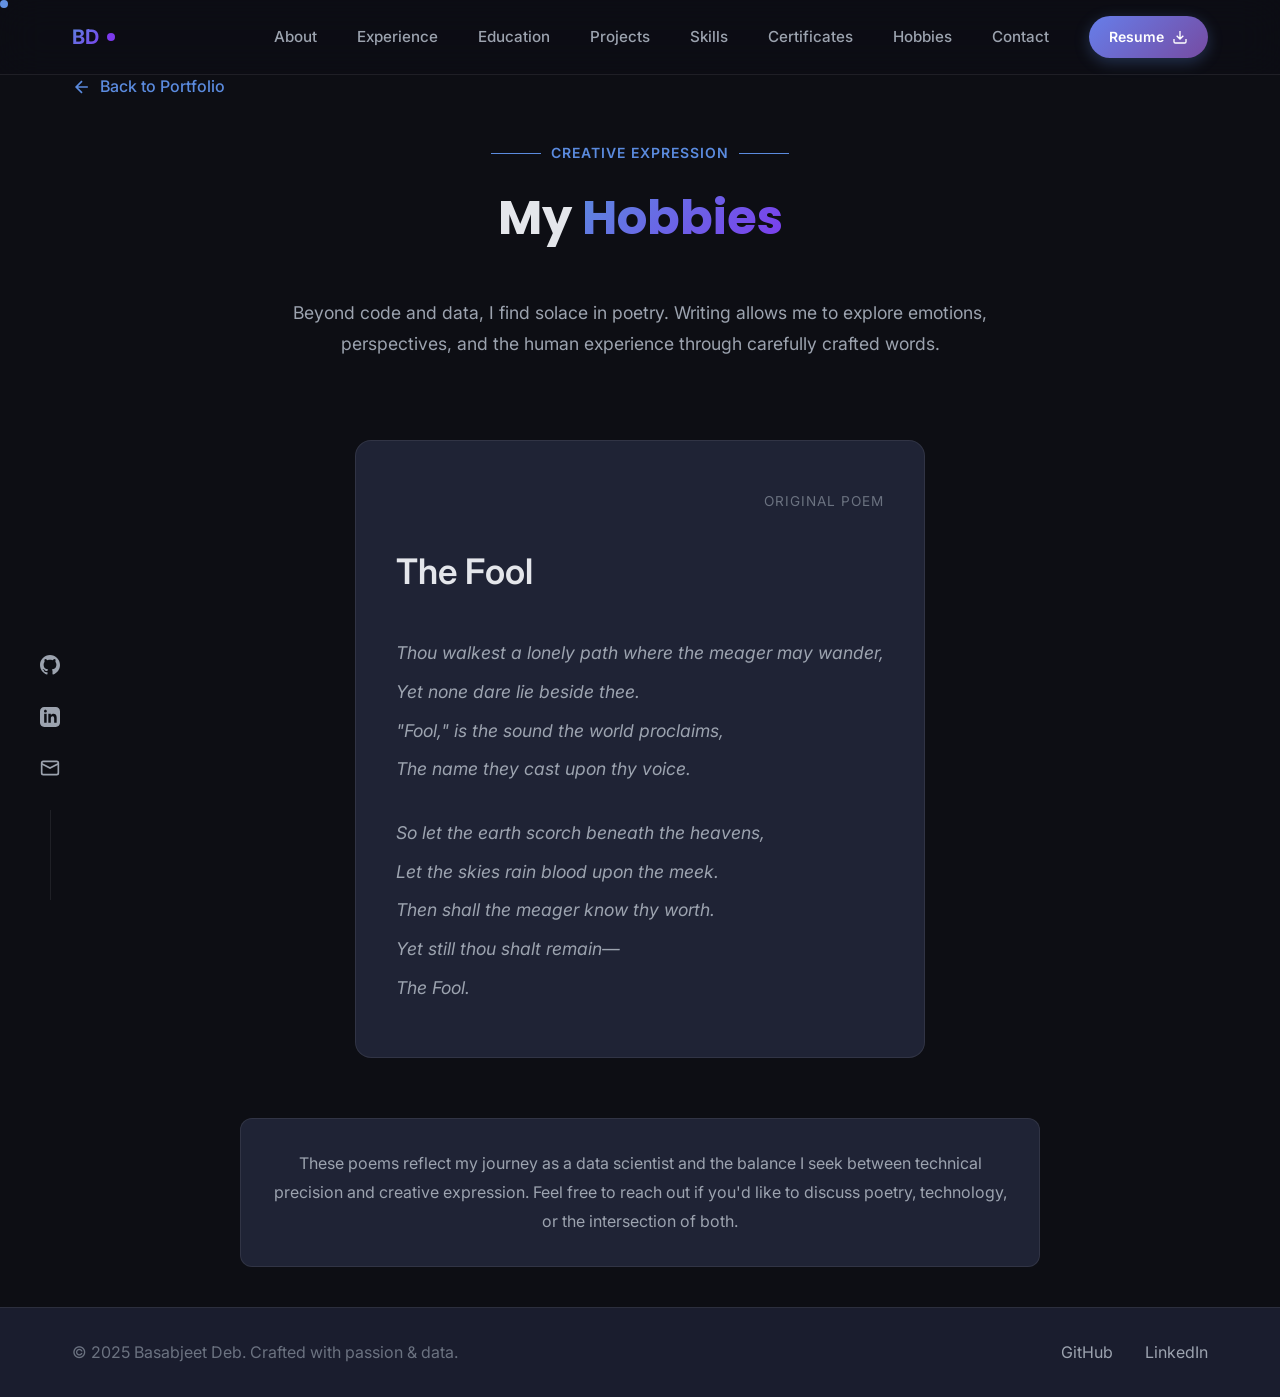
==== hobbies.html @ b2df8689 "Add hobbies page with poetry section and 2 new MCP certificates" ====
<!DOCTYPE html>
<html lang="en">
<head>
    <meta charset="UTF-8">
    <meta name="viewport" content="width=device-width, initial-scale=1.0">
    <title>Hobbies - Basabjeet Deb</title>
    
    <link rel="preconnect" href="https://fonts.googleapis.com">
    <link rel="preconnect" href="https://fonts.gstatic.com" crossorigin>
    <link href="https://fonts.googleapis.com/css2?family=Inter:wght@300;400;500;600;700;800&family=Poppins:wght@600;700;800&display=swap" rel="stylesheet">
    
    <link href="https://unpkg.com/aos@2.3.1/dist/aos.css" rel="stylesheet">
    
    <link rel="stylesheet" href="css/styles.css">

    <style>
        .hobbies {
            padding: 74px 0 40px;
            background: var(--bg-primary);
            min-height: 100vh;
        }

        .back-home {
            display: inline-flex;
            align-items: center;
            gap: 8px;
            margin-bottom: 60px;
            color: var(--accent-primary);
            text-decoration: none;
            font-weight: 500;
            transition: var(--transition-base);
        }

        .back-home:hover {
            gap: 12px;
            color: var(--accent-secondary);
        }

        .back-home svg {
            width: 20px;
            height: 20px;
        }

        .section-header {
            margin-bottom: 40px;
        }

        .hobbies-intro {
            max-width: 800px;
            margin: 0 auto 80px;
            text-align: center;
        }

        .hobbies-intro p {
            font-size: 1.1rem;
            color: var(--text-secondary);
            line-height: 1.8;
        }

        .poems-grid {
            display: grid;
            grid-template-columns: repeat(auto-fit, minmax(350px, 1fr));
            gap: 30px;
            margin-top: 40px;
        }

        .poem-card {
            background: var(--bg-card);
            border: 1px solid var(--border-color);
            border-radius: 16px;
            padding: 50px 40px;
            transition: var(--transition-base);
            position: relative;
            overflow: hidden;
            max-width: 900px;
            margin: 0 auto;
        }

        /* Parchment background behind text */
        .poem-card::after {
            content: '';
            position: absolute;
            top: 50%;
            left: 50%;
            transform: translate(-50%, -50%);
            width: 90%;
            height: 85%;
            background-image: url('https://images.unsplash.com/photo-1509266272358-7701da638078?auto=format&fit=crop&q=80&w=1000');
            background-size: cover;
            background-position: center;
            opacity: 0.15;
            z-index: 0;
            border-radius: 8px;
            pointer-events: none;
        }

        .poem-card::before {
            content: '';
            position: absolute;
            top: 0;
            left: 0;
            right: 0;
            height: 3px;
            background: var(--text-gradient);
            transform: scaleX(0);
            transition: transform 0.3s ease;
            z-index: 1;
        }

        .poem-card:hover {
            transform: translateY(-5px);
            border-color: var(--accent-primary);
            box-shadow: var(--shadow-lg);
        }

        .poem-card:hover::before {
            transform: scaleX(1);
        }

        .poem-header {
            display: flex;
            justify-content: flex-end;
            align-items: center;
            margin-bottom: 30px;
            position: relative;
            z-index: 2;
        }

        .poem-date {
            font-size: 0.85rem;
            color: var(--text-muted);
            text-transform: uppercase;
            letter-spacing: 1px;
        }

        .poem-title {
            font-size: 2.2rem;
            color: var(--text-primary);
            margin-bottom: 35px;
            font-weight: 600;
            position: relative;
            z-index: 2;
        }

        .poem-content {
            color: var(--text-secondary);
            line-height: 2.2;
            font-size: 1.1rem;
            position: relative;
            z-index: 2;
        }

        .poem-content p {
            margin-bottom: 25px;
            font-style: italic;
        }

        .poem-content p:last-child {
            margin-bottom: 0;
        }

        .hobbies-note {
            max-width: 800px;
            margin: 60px auto 0;
            padding: 30px;
            background: var(--bg-card);
            border: 1px solid var(--border-color);
            border-radius: 12px;
            text-align: center;
        }

        .hobbies-note p {
            color: var(--text-secondary);
            line-height: 1.8;
        }

        .back-home {
            display: inline-flex;
            align-items: center;
            gap: 8px;
            margin-bottom: 40px;
            color: var(--accent-primary);
            text-decoration: none;
            font-weight: 500;
            transition: var(--transition-base);
        }

        .back-home:hover {
            gap: 12px;
            color: var(--accent-secondary);
        }

        .back-home svg {
            width: 20px;
            height: 20px;
        }

        @media (max-width: 768px) {
            .poems-grid {
                grid-template-columns: 1fr;
            }
            
            .hobbies {
                padding: 120px 0 60px;
            }

            .poem-card {
                padding: 35px 25px;
            }

            .poem-title {
                font-size: 1.8rem;
            }

            .poem-content {
                font-size: 1rem;
                line-height: 2;
            }
        }
    </style>
</head>
<body>
    <div class="progress-bar" id="progressBar"></div>

    <div id="preloader" class="preloader">
        <div class="loader-wrapper">
            <div class="loader-circle"></div>
            <div class="loader-text">Loading</div>
        </div>
    </div>

    <div class="cursor-dot" id="cursorDot"></div>

    <header id="header" class="header">
        <nav class="nav-container">
            <a href="index.html" class="logo">
                <span class="logo-text">BD</span>
                <span class="logo-dot"></span>
            </a>
            <ul class="nav-menu">
                <li><a href="index.html#about" class="nav-link">About</a></li>
                <li><a href="index.html#experience" class="nav-link">Experience</a></li>
                <li><a href="index.html#education" class="nav-link">Education</a></li>
                <li><a href="index.html#projects" class="nav-link">Projects</a></li>
                <li><a href="index.html#skills" class="nav-link">Skills</a></li>
                <li><a href="index.html#certificates" class="nav-link">Certificates</a></li>
                <li><a href="hobbies.html" class="nav-link">Hobbies</a></li>
                <li><a href="index.html#contact" class="nav-link">Contact</a></li>
                <li><a href="assets/doc/resume/BasabjeetDeb_Resume.pdf" download class="nav-resume">
                    <span>Resume</span>
                    <svg viewBox="0 0 24 24" fill="none" stroke="currentColor" stroke-width="2" style="width: 16px; height: 16px;">
                        <path d="M21 15v4a2 2 0 01-2 2H5a2 2 0 01-2-2v-4M7 10l5 5 5-5M12 15V3"/>
                    </svg>
                </a></li>
            </ul>
            <button class="menu-toggle" id="menuToggle">
                <span></span>
                <span></span>
                <span></span>
            </button>
        </nav>
    </header>

    <div class="social-sidebar">
        <a href="https://github.com/Basabjeet-Deb" target="_blank" class="social-icon" aria-label="GitHub Profile">
            <svg viewBox="0 0 24 24" fill="currentColor" style="width: 20px; height: 20px;">
                <path d="M12 0c-6.626 0-12 5.373-12 12 0 5.302 3.438 9.8 8.207 11.387.599.111.793-.261.793-.577v-2.234c-3.338.726-4.033-1.416-4.033-1.416-.546-1.387-1.333-1.756-1.333-1.756-1.089-.745.083-.729.083-.729 1.205.084 1.839 1.237 1.839 1.237 1.07 1.834 2.807 1.304 3.492.997.107-.775.418-1.305.762-1.604-2.665-.305-5.467-1.334-5.467-5.931 0-1.311.469-2.381 1.236-3.221-.124-.303-.535-1.524.117-3.176 0 0 1.008-.322 3.301 1.23.957-.266 1.983-.399 3.003-.404 1.02.005 2.047.138 3.006.404 2.291-1.552 3.297-1.23 3.297-1.23.653 1.653.242 2.874.118 3.176.77.84 1.235 1.911 1.235 3.221 0 4.609-2.807 5.624-5.479 5.921.43.372.823 1.102.823 2.222v3.293c0 .319.192.694.801.576 4.765-1.589 8.199-6.086 8.199-11.386 0-6.627-5.373-12-12-12z"/>
            </svg>
        </a>
        <a href="https://linkedin.com/in/basabjeet-deb" target="_blank" class="social-icon" aria-label="LinkedIn Profile">
            <svg viewBox="0 0 24 24" fill="currentColor" style="width: 20px; height: 20px;">
                <path d="M19 0h-14c-2.761 0-5 2.239-5 5v14c0 2.761 2.239 5 5 5h14c2.762 0 5-2.239 5-5v-14c0-2.761-2.238-5-5-5zm-11 19h-3v-11h3v11zm-1.5-12.268c-.966 0-1.75-.79-1.75-1.764s.784-1.764 1.75-1.764 1.75.79 1.75 1.764-.783 1.764-1.75 1.764zm13.5 12.268h-3v-5.604c0-3.368-4-3.113-4 0v5.604h-3v-11h3v1.765c1.396-2.586 7-2.777 7 2.476v6.759z"/>
            </svg>
        </a>
        <a href="mailto:basabjeet.557@gmail.com" class="social-icon" aria-label="Email Basabjeet">
            <svg viewBox="0 0 24 24" fill="none" stroke="currentColor" stroke-width="2" style="width: 20px; height: 20px;">
                <rect x="2" y="4" width="20" height="16" rx="2"/>
                <path d="m22 7-10 5L2 7"/>
            </svg>
        </a>
        <div class="social-line"></div>
    </div>

    <main>

            </ul>
            <button class="menu-toggle" id="menuToggle">
                <span></span>
                <span></span>
                <span></span>
            </button>
        </nav>
    </header>

    <main>
        <section class="hobbies">
            <div class="container">
                <a href="index.html" class="back-home">
                    <svg viewBox="0 0 24 24" fill="none" stroke="currentColor" stroke-width="2">
                        <path d="M19 12H5M12 19l-7-7 7-7"/>
                    </svg>
                    Back to Portfolio
                </a>

                <div class="section-header" data-aos="fade-up">
                    <span class="section-subtitle">Creative Expression</span>
                    <h2 class="section-title">My <span class="text-gradient">Hobbies</span></h2>
                </div>

                <div class="hobbies-intro" data-aos="fade-up" data-aos-delay="100">
                    <p>Beyond code and data, I find solace in poetry. Writing allows me to explore emotions, 
                    perspectives, and the human experience through carefully crafted words.</p>
                </div>

                <div class="poems-grid">
                    <!-- Poem 1 -->
                    <div class="poem-card" data-aos="fade-up" data-aos-delay="100">
                        <div class="poem-header">
                            <span class="poem-date">Original Poem</span>
                        </div>
                        <h3 class="poem-title">The Fool</h3>
                        <div class="poem-content">
                            <p>Thou walkest a lonely path where the meager may wander,<br>
                            Yet none dare lie beside thee.<br>
                            "Fool," is the sound the world proclaims,<br>
                            The name they cast upon thy voice.</p>
                            
                            <p>So let the earth scorch beneath the heavens,<br>
                            Let the skies rain blood upon the meek.<br>
                            Then shall the meager know thy worth.<br>
                            Yet still thou shalt remain—<br>
                            The Fool.</p>
                        </div>
                    </div>
                </div>

                <div class="hobbies-note" data-aos="fade-up" data-aos-delay="400">
                    <p>These poems reflect my journey as a data scientist and the balance I seek between 
                    technical precision and creative expression. Feel free to reach out if you'd like to 
                    discuss poetry, technology, or the intersection of both.</p>
                </div>
            </div>
        </section>
    </main>

    <!-- Footer -->
    <footer class="footer">
        <div class="container">
            <div class="footer-content">
                <p>© 2025 Basabjeet Deb. Crafted with passion & data.</p>
                <div class="footer-links">
                    <a href="https://github.com/Basabjeet-Deb" target="_blank">GitHub</a>
                    <a href="https://linkedin.com/in/basabjeet-deb" target="_blank">LinkedIn</a>
                </div>
            </div>
        </div>
    </footer>

    <!-- Scripts -->
    <script src="https://unpkg.com/aos@2.3.1/dist/aos.js"></script>
    <script src="js/main.js"></script>
    <script src="js/preloader.js"></script>
</body>
</html>
---- css/styles.css ----
/* Variables */
:root {
    /* Dark theme colors with better complexity */
    --bg-primary: #0d0e14;
    --bg-secondary: #151823;
    --bg-tertiary: #1a1d2e;
    --bg-card: #1f2335;
    --bg-card-hover: #252940;
    
    /* Text colors */
    --text-primary: #e4e6eb;
    --text-secondary: #9ca3af;
    --text-muted: #6b7280;
    
    /* Accent colors */
    --accent-primary: #5b8bdf;
    --accent-secondary: #7c3aed;
    --accent-tertiary: #10b981;
    --accent-gradient: linear-gradient(135deg, #667eea 0%, #764ba2 100%);
    --text-gradient: linear-gradient(135deg, #5b8bdf 0%, #7c3aed 100%);
    
    /* Borders and shadows */
    --border-color: rgba(255, 255, 255, 0.08);
    --shadow-sm: 0 2px 4px rgba(0, 0, 0, 0.2);
    --shadow-md: 0 4px 6px rgba(0, 0, 0, 0.3);
    --shadow-lg: 0 10px 15px rgba(0, 0, 0, 0.4);
    --shadow-xl: 0 20px 25px rgba(0, 0, 0, 0.5);
    
    /* Transitions */
    --transition-base: all 0.3s cubic-bezier(0.4, 0, 0.2, 1);
    --transition-slow: all 0.5s cubic-bezier(0.4, 0, 0.2, 1);
}

/* Reset */
* {
    margin: 0;
    padding: 0;
    box-sizing: border-box;
}

html {
    scroll-behavior: smooth;
    overflow-x: hidden;
}

body {
    font-family: 'Inter', -apple-system, BlinkMacSystemFont, sans-serif;
    background: var(--bg-primary);
    color: var(--text-secondary);
    line-height: 1.6;
    overflow-x: hidden;
    -webkit-font-smoothing: antialiased;
    -moz-osx-font-smoothing: grayscale;
}

/* Custom Scrollbar */
::-webkit-scrollbar {
    width: 8px;
}

::-webkit-scrollbar-track {
    background: var(--bg-primary);
}

::-webkit-scrollbar-thumb {
    background: var(--accent-primary);
    border-radius: 4px;
}

::-webkit-scrollbar-thumb:hover {
    background: var(--accent-secondary);
}

/* Company Logo Styling */
.company-logo {
    margin: 12px 0;
    display: flex;
    align-items: center;
}

.company-logo img {
    border: 2px solid var(--border-color);
    transition: var(--transition-base);
}

.company-logo img:hover {
    border-color: var(--accent-primary);
    transform: scale(1.05);
}

/* Company Logo Styling */
.company-logo {
    margin: 12px 0;
    display: flex;
    align-items: center;
}

.company-logo img {
    border: 2px solid var(--border-color);
    transition: var(--transition-base);
}

.company-logo img:hover {
    border-color: var(--accent-primary);
    transform: scale(1.05);
}

/* Progress Bar */
.progress-bar {
    position: fixed;
    top: 0;
    left: 0;
    height: 3px;
    background: var(--text-gradient);
    z-index: 9999;
    transition: width 0.3s ease;
}

/* Preloader */
.preloader {
    position: fixed;
    inset: 0;
    background: var(--bg-primary);
    display: flex;
    align-items: center;
    justify-content: center;
    z-index: 10000;
    transition: opacity 0.5s ease, visibility 0.5s ease;
}

.preloader.hidden {
    opacity: 0;
    visibility: hidden;
}

.loader-wrapper {
    text-align: center;
}

.loader-circle {
    width: 50px;
    height: 50px;
    border: 3px solid var(--border-color);
    border-top-color: var(--accent-primary);
    border-right-color: var(--accent-secondary);
    border-radius: 50%;
    animation: spin 1s linear infinite;
    margin: 0 auto 1rem;
}

.loader-text {
    color: var(--text-secondary);
    font-size: 0.875rem;
    letter-spacing: 2px;
    text-transform: uppercase;
    animation: pulse 1.5s ease-in-out infinite;
}

@keyframes spin {
    to { transform: rotate(360deg); }
}

@keyframes pulse {
    0%, 100% { opacity: 0.5; }
    50% { opacity: 1; }
}

/* Cursor Dot */
.cursor-dot {
    width: 8px;
    height: 8px;
    background: var(--accent-primary);
    position: fixed;
    border-radius: 50%;
    pointer-events: none;
    z-index: 9998;
    mix-blend-mode: screen;
    transition: transform 0.2s ease;
}

/* Header */
.header {
    position: fixed;
    top: 0;
    left: 0;
    right: 0;
    background: rgba(13, 14, 20, 0.7);
    backdrop-filter: blur(20px);
    -webkit-backdrop-filter: blur(20px);
    border-bottom: 1px solid var(--border-color);
    z-index: 1000;
    transition: var(--transition-base);
}

.header.scrolled {
    background: rgba(13, 14, 20, 0.95);
    box-shadow: var(--shadow-lg);
}

.nav-container {
    max-width: 1200px;
    margin: 0 auto;
    padding: 1rem 2rem;
    display: flex;
    justify-content: space-between;
    align-items: center;
}

.logo {
    display: flex;
    align-items: center;
    gap: 0.5rem;
    text-decoration: none;
    color: var(--text-primary);
    font-weight: 700;
    font-size: 1.25rem;
}

.logo-text {
    background: var(--text-gradient);
    -webkit-background-clip: text;
    -webkit-text-fill-color: transparent;
    background-clip: text;
}

.logo-dot {
    width: 8px;
    height: 8px;
    background: var(--accent-secondary);
    border-radius: 50%;
    animation: pulse 2s infinite;
}

.nav-menu {
    display: flex;
    list-style: none;
    align-items: center;
    gap: 2.5rem;
}

.nav-link {
    color: var(--text-secondary);
    text-decoration: none;
    font-size: 0.95rem;
    font-weight: 500;
    position: relative;
    transition: var(--transition-base);
}

.nav-link::after {
    content: '';
    position: absolute;
    bottom: -5px;
    left: 0;
    width: 0;
    height: 2px;
    background: var(--text-gradient);
    transition: width 0.3s ease;
}

.nav-link:hover,
.nav-link.active {
    color: var(--text-primary);
}

.nav-link:hover::after,
.nav-link.active::after {
    width: 100%;
}

.nav-resume {
    display: flex;
    align-items: center;
    gap: 0.5rem;
    padding: 0.625rem 1.25rem;
    background: var(--accent-gradient);
    color: white;
    text-decoration: none;
    border-radius: 50px;
    font-weight: 600;
    font-size: 0.875rem;
    transition: var(--transition-base);
    box-shadow: 0 4px 15px rgba(91, 139, 223, 0.3);
}

.nav-resume:hover {
    transform: translateY(-2px);
    box-shadow: 0 6px 20px rgba(91, 139, 223, 0.4);
}

.nav-resume svg {
    width: 16px;
    height: 16px;
}

.menu-toggle {
    display: none;
    background: none;
    border: none;
    cursor: pointer;
    width: 30px;
    height: 30px;
    position: relative;
}

.menu-toggle span {
    display: block;
    width: 25px;
    height: 2px;
    background: var(--text-primary);
    margin: 5px 0;
    transition: var(--transition-base);
}

/* Social Sidebar */
.social-sidebar {
    position: fixed;
    left: 40px;
    bottom: 0;
    display: flex;
    flex-direction: column;
    align-items: center;
    gap: 1.5rem;
    z-index: 100;
}

.social-icon {
    color: var(--text-secondary);
    transition: var(--transition-base);
}

.social-icon:hover {
    color: var(--accent-primary);
    transform: translateY(-5px);
}

.social-icon svg {
    width: 20px;
    height: 20px;
}

.social-line {
    width: 1px;
    height: 90px;
    background: var(--border-color);
}

/* Container */
.container {
    max-width: 1200px;
    margin: 0 auto;
    padding: 0 2rem;
}

/* Section Headers */
.section-header {
    text-align: center;
    margin-bottom: 4rem;
}

.section-subtitle {
    display: inline-block;
    color: var(--accent-primary);
    font-size: 0.875rem;
    font-weight: 600;
    letter-spacing: 1px;
    text-transform: uppercase;
    margin-bottom: 1rem;
    position: relative;
}

.section-subtitle::before,
.section-subtitle::after {
    content: '';
    position: absolute;
    top: 50%;
    width: 50px;
    height: 1px;
    background: var(--accent-primary);
}

.section-subtitle::before {
    left: -60px;
}

.section-subtitle::after {
    right: -60px;
}

.section-title {
    font-size: clamp(2rem, 4vw, 3rem);
    font-weight: 700;
    color: var(--text-primary);
    font-family: 'Poppins', sans-serif;
}

/* Text Gradient */
.text-gradient {
    background: var(--text-gradient);
    -webkit-background-clip: text;
    -webkit-text-fill-color: transparent;
    background-clip: text;
}

.text-outline {
    -webkit-text-stroke: 2px var(--accent-secondary);
    -webkit-text-fill-color: transparent;
}

/* Hero Section */
.hero {
    min-height: 100vh;
    display: flex;
    align-items: center;
    padding: 120px 0 80px;
    position: relative;
    overflow: hidden;
}

.hero-bg {
    position: absolute;
    inset: 0;
    z-index: -1;
}

.gradient-blob {
    position: absolute;
    border-radius: 50%;
    filter: blur(80px);
    opacity: 0.3;
}

.blob-1 {
    width: 500px;
    height: 500px;
    background: var(--accent-gradient);
    top: -200px;
    left: -200px;
    animation: float 20s ease-in-out infinite;
}

.blob-2 {
    width: 400px;
    height: 400px;
    background: linear-gradient(135deg, #10b981 0%, #5b8bdf 100%);
    bottom: -150px;
    right: -150px;
    animation: float 25s ease-in-out infinite reverse;
}

@keyframes float {
    0%, 100% { transform: translate(0, 0) scale(1); }
    33% { transform: translate(30px, -30px) scale(1.1); }
    66% { transform: translate(-20px, 20px) scale(0.9); }
}

.grid-pattern {
    position: absolute;
    inset: 0;
    background-image: 
        linear-gradient(rgba(255, 255, 255, 0.02) 1px, transparent 1px),
        linear-gradient(90deg, rgba(255, 255, 255, 0.02) 1px, transparent 1px);
    background-size: 50px 50px;
    opacity: 0.5;
}

.hero-content {
    display: grid;
    grid-template-columns: 1.2fr 1fr;
    gap: 4rem;
    align-items: center;
    position: relative;
}

.hero-badge {
    display: inline-flex;
    align-items: center;
    gap: 0.5rem;
    padding: 0.5rem 1rem;
    background: rgba(91, 139, 223, 0.1);
    border: 1px solid rgba(91, 139, 223, 0.3);
    border-radius: 50px;
    margin-bottom: 2rem;
}

.badge-icon {
    animation: sparkle 2s ease-in-out infinite;
}

@keyframes sparkle {
    0%, 100% { opacity: 0.5; transform: scale(1); }
    50% { opacity: 1; transform: scale(1.2); }
}

.hero-name {
    font-size: clamp(2.5rem, 5vw, 4rem);
    font-weight: 800;
    margin-bottom: 1rem;
    font-family: 'Poppins', sans-serif;
    line-height: 1.1;
}

.hero-title {
    font-size: clamp(1.5rem, 3vw, 2.5rem);
    font-weight: 600;
    margin-bottom: 1.5rem;
    color: var(--text-secondary);
}

.hero-description {
    font-size: 1.125rem;
    line-height: 1.8;
    margin-bottom: 2rem;
    max-width: 600px;
}

.highlight {
    color: var(--accent-primary);
    font-weight: 600;
}

.hero-stats {
    display: flex;
    gap: 3rem;
    margin-bottom: 2.5rem;
}

.stat-item {
    display: flex;
    flex-direction: column;
}

.stat-value {
    font-size: 2rem;
    font-weight: 700;
    background: var(--text-gradient);
    -webkit-background-clip: text;
    -webkit-text-fill-color: transparent;
    background-clip: text;
}

.stat-label {
    font-size: 0.875rem;
    color: var(--text-muted);
    text-transform: uppercase;
    letter-spacing: 1px;
}

.hero-actions {
    display: flex;
    gap: 1rem;
    flex-wrap: wrap;
}

/* Hero Visual */
.hero-visual {
    position: relative;
    display: flex;
    justify-content: center;
    align-items: center;
}

.image-container {
    position: relative;
    width: 350px;
    height: 350px;
}

.image-decoration {
    position: absolute;
    inset: -20%;
    animation: rotate 20s linear infinite;
}

.orbit {
    position: absolute;
    border-radius: 50%;
    border: 1px solid;
}

.orbit-1 {
    inset: 10%;
    border-color: rgba(91, 139, 223, 0.3);
    animation: rotate 15s linear infinite reverse;
}

.orbit-2 {
    inset: 20%;
    border-color: rgba(124, 58, 237, 0.3);
    animation: rotate 20s linear infinite;
}

.orbit-3 {
    inset: 30%;
    border-color: rgba(16, 185, 129, 0.3);
    animation: rotate 25s linear infinite reverse;
}

@keyframes rotate {
    to { transform: rotate(360deg); }
}

.hero-image {
    width: 100%;
    height: 100%;
    object-fit: cover;
    border-radius: 20px;
    box-shadow: 0 20px 40px rgba(0, 0, 0, 0.5);
}

/* Scroll Indicator */
.scroll-indicator {
    position: absolute;
    bottom: 2rem;
    left: 50%;
    transform: translateX(-50%);
    display: flex;
    flex-direction: column;
    align-items: center;
    gap: 0.5rem;
    color: var(--text-muted);
    font-size: 0.875rem;
}

.mouse {
    width: 26px;
    height: 40px;
    border: 2px solid var(--text-muted);
    border-radius: 13px;
    position: relative;
}

.wheel {
    width: 4px;
    height: 8px;
    background: var(--text-muted);
    border-radius: 2px;
    position: absolute;
    top: 8px;
    left: 50%;
    transform: translateX(-50%);
    animation: scroll 2s ease-in-out infinite;
}

@keyframes scroll {
    0%, 100% { transform: translateX(-50%) translateY(0); opacity: 1; }
    50% { transform: translateX(-50%) translateY(10px); opacity: 0; }
}

/* Buttons */
.btn {
    display: inline-flex;
    align-items: center;
    gap: 0.75rem;
    padding: 0.875rem 2rem;
    border-radius: 50px;
    font-weight: 600;
    text-decoration: none;
    transition: var(--transition-base);
    position: relative;
    overflow: hidden;
    cursor: pointer;
}

.btn-primary {
    background: var(--accent-gradient);
    color: white;
    box-shadow: 0 4px 15px rgba(91, 139, 223, 0.4);
}

.btn-primary:hover {
    transform: translateY(-2px);
    box-shadow: 0 6px 20px rgba(91, 139, 223, 0.5);
}

.btn-secondary {
    background: var(--bg-card);
    color: var(--text-primary);
    border: 1px solid var(--border-color);
}

.btn-secondary:hover {
    background: var(--bg-card-hover);
    border-color: var(--accent-primary);
}

.btn-outline {
    background: transparent;
    color: var(--accent-primary);
    border: 2px solid var(--accent-primary);
}

.btn-outline:hover {
    background: rgba(91, 139, 223, 0.1);
    transform: translateY(-2px);
}

.btn svg {
    width: 18px;
    height: 18px;
}

/* Sections */
section {
    padding: 20px 0;
    position: relative;
}

/* About Section */
.about {
    background: var(--bg-secondary);
}

.about-grid {
    display: grid;
    grid-template-columns: 1.5fr 1fr;
    gap: 4rem;
}

.lead-text {
    font-size: 1.25rem;
    line-height: 1.8;
    margin-bottom: 1.5rem;
    color: var(--text-primary);
}

.about-content p {
    margin-bottom: 1.5rem;
    line-height: 1.8;
}

.about-interests {
    margin-top: 2rem;
}

.about-interests h3 {
    color: var(--text-primary);
    margin-bottom: 1rem;
}

.interest-tags {
    display: flex;
    flex-wrap: wrap;
    gap: 0.75rem;
}

.tag {
    padding: 0.5rem 1rem;
    background: rgba(91, 139, 223, 0.1);
    border: 1px solid rgba(91, 139, 223, 0.3);
    border-radius: 50px;
    font-size: 0.875rem;
    color: var(--accent-primary);
    transition: var(--transition-base);
}

.tag:hover {
    background: rgba(91, 139, 223, 0.2);
    transform: translateY(-2px);
}

.about-cards {
    display: grid;
    grid-template-columns: 1fr 1fr;
    gap: 1.5rem;
}

.info-card {
    background: var(--bg-card);
    padding: 1.5rem;
    border-radius: 16px;
    border: 1px solid var(--border-color);
    transition: var(--transition-base);
}

.info-card:hover {
    transform: translateY(-5px);
    border-color: var(--accent-primary);
    box-shadow: 0 10px 30px rgba(91, 139, 223, 0.2);
}

.card-icon {
    width: 48px;
    height: 48px;
    background: var(--accent-gradient);
    border-radius: 12px;
    display: flex;
    align-items: center;
    justify-content: center;
    margin-bottom: 1rem;
}

.card-icon svg {
    width: 24px;
    height: 24px;
    color: white;
}

.info-card h3 {
    color: var(--text-primary);
    font-size: 1.125rem;
    margin-bottom: 0.5rem;
}

.info-card p {
    color: var(--text-secondary);
    font-size: 0.95rem;
    margin-bottom: 0.25rem;
}

.card-detail {
    font-size: 0.875rem;
    color: var(--text-muted);
}

/* Timeline */
.timeline {
    position: relative;
    padding-left: 4rem;
}

.timeline-line {
    position: absolute;
    left: 2rem;
    top: 0;
    bottom: 0;
    width: 2px;
    background: linear-gradient(180deg, var(--accent-primary) 0%, var(--accent-secondary) 100%);
}

.timeline-item {
    position: relative;
    margin-bottom: 3rem;
}

.timeline-dot {
    position: absolute;
    left: -2.5rem;
    top: 0;
    width: 16px;
    height: 16px;
    background: var(--accent-gradient);
    border-radius: 50%;
    box-shadow: 0 0 0 4px var(--bg-secondary), 0 0 0 8px rgba(91, 139, 223, 0.2);
}

.timeline-content {
    background: var(--bg-card);
    padding: 2rem;
    border-radius: 16px;
    border: 1px solid var(--border-color);
    transition: var(--transition-base);
}

.timeline-item:hover .timeline-content {
    transform: translateX(10px);
    border-color: var(--accent-primary);
    box-shadow: 0 10px 30px rgba(91, 139, 223, 0.2);
}

.timeline-header {
    display: flex;
    justify-content: space-between;
    align-items: flex-start;
    margin-bottom: 0.5rem;
}

.timeline-header h3 {
    color: var(--text-primary);
    font-size: 1.25rem;
}

.timeline-date {
    color: var(--accent-primary);
    font-size: 0.875rem;
    font-weight: 600;
}

.timeline-content h4 {
    color: var(--text-secondary);
    font-size: 1rem;
    margin-bottom: 1rem;
}

.timeline-content p {
    line-height: 1.8;
    margin-bottom: 1.5rem;
}

.timeline-tags {
    display: flex;
    flex-wrap: wrap;
    gap: 0.5rem;
}

.timeline-tags span {
    padding: 0.375rem 0.875rem;
    background: rgba(91, 139, 223, 0.1);
    border-radius: 50px;
    font-size: 0.75rem;
    color: var(--accent-primary);
}

/* Projects */
.projects {
    background: var(--bg-tertiary);
}

.projects-grid {
    display: grid;
    grid-template-columns: repeat(auto-fit, minmax(350px, 1fr));
    gap: 2rem;
}

.project-card {
    background: var(--bg-card);
    border-radius: 20px;
    overflow: hidden;
    border: 1px solid var(--border-color);
    transition: var(--transition-base);
}

.project-card:hover {
    transform: translateY(-10px);
    border-color: var(--accent-primary);
    box-shadow: 0 20px 40px rgba(91, 139, 223, 0.3);
}

.project-card.featured {
    grid-column: 1 / -1;
    display: grid;
    grid-template-columns: 300px 1fr;
}

.project-image {
    height: 200px;
    background: var(--accent-gradient);
    position: relative;
    overflow: hidden;
}

.project-card.featured .project-image {
    height: 100%;
}

.project-overlay {
    position: absolute;
    inset: 0;
    background: rgba(0, 0, 0, 0.5);
    display: flex;
    align-items: center;
    justify-content: center;
    pointer-events: none;
}

.project-number {
    display: none;
}

.project-content {
    padding: 2rem;
    position: relative;
    z-index: 5;
}

.project-header {
    display: flex;
    justify-content: space-between;
    align-items: flex-start;
    margin-bottom: 1rem;
}

.project-category {
    display: inline-block;
    padding: 0.25rem 0.75rem;
    background: rgba(124, 58, 237, 0.1);
    color: var(--accent-secondary);
    border-radius: 50px;
    font-size: 0.75rem;
    font-weight: 600;
    text-transform: uppercase;
}

.project-links {
    display: flex;
    gap: 0.75rem;
    position: relative;
    z-index: 10;
}

.project-links a {
    width: 36px;
    height: 36px;
    display: flex;
    align-items: center;
    justify-content: center;
    background: var(--bg-secondary);
    border-radius: 50%;
    color: var(--text-secondary);
    transition: var(--transition-base);
    cursor: pointer;
    position: relative;
    z-index: 10;
}

.project-links a:hover {
    background: var(--accent-gradient);
    color: white;
    transform: rotate(360deg);
}

.project-links svg {
    width: 18px;
    height: 18px;
}

.project-content h3 {
    color: var(--text-primary);
    font-size: 1.5rem;
    margin-bottom: 1rem;
}

.project-content p {
    line-height: 1.8;
    margin-bottom: 1.5rem;
}

.project-tech {
    display: flex;
    flex-wrap: wrap;
    gap: 0.5rem;
    margin-bottom: 1.5rem;
}

.project-tech span {
    padding: 0.375rem 0.875rem;
    background: rgba(91, 139, 223, 0.1);
    border-radius: 50px;
    font-size: 0.75rem;
    color: var(--accent-primary);
}

.project-stats {
    display: flex;
    gap: 2rem;
    padding-top: 1.5rem;
    border-top: 1px solid var(--border-color);
}

.project-stat {
    display: flex;
    flex-direction: column;
}

.project-stat .stat-label {
    font-size: 0.875rem;
    color: var(--text-muted);
    margin-bottom: 0.25rem;
}

.project-stat .stat-value {
    font-size: 1.25rem;
    font-weight: 700;
    background: var(--text-gradient);
    -webkit-background-clip: text;
    -webkit-text-fill-color: transparent;
    background-clip: text;
}

.view-more {
    text-align: center;
    margin-top: 3rem;
}

/* Skills */
.skills {
    background: var(--bg-secondary);
}

.skills-container {
    display: flex;
    flex-direction: column;
    gap: 3rem;
}

.skill-group h3 {
    color: var(--text-primary);
    margin-bottom: 1.5rem;
    font-size: 1.25rem;
}

.skill-items {
    display: grid;
    grid-template-columns: repeat(auto-fit, minmax(120px, 1fr));
    gap: 1.5rem;
}

.skill-card {
    background: var(--bg-card);
    padding: 1.5rem;
    border-radius: 16px;
    border: 1px solid var(--border-color);
    text-align: center;
    transition: var(--transition-base);
}

.skill-card:hover {
    transform: translateY(-5px);
    border-color: var(--accent-primary);
    box-shadow: 0 10px 30px rgba(91, 139, 223, 0.2);
}

.skill-icon {
    width: 48px;
    height: 48px;
    margin: 0 auto 0.75rem;
}

.skill-icon img {
    width: 100%;
    height: 100%;
    object-fit: contain;
}

.skill-card span {
    display: block;
    color: var(--text-primary);
    font-weight: 600;
}

.skill-text {
    font-size: 1.125rem;
    font-weight: 600;
    background: var(--text-gradient);
    -webkit-background-clip: text;
    -webkit-text-fill-color: transparent;
    background-clip: text;
}

.skill-level {
    display: inline-block;
    margin-top: 0.5rem;
    padding: 0.25rem 0.75rem;
    background: rgba(16, 185, 129, 0.1);
    color: var(--accent-tertiary);
    border-radius: 50px;
    font-size: 0.75rem;
}

/* Contact */
.contact {
    background: var(--bg-primary);
}

.contact-content {
    margin: 0 auto;
    text-align: center;
}

.contact-text {
    font-size: 1.125rem;
    line-height: 1.8;
    margin-bottom: 3rem;
}

.contact-grid {
    display: grid;
    grid-template-columns: repeat(auto-fit, minmax(250px, 1fr));
    gap: 1.5rem;
    margin-bottom: 3rem;
}

.contact-card {
    background: var(--bg-card);
    padding: 2rem;
    border-radius: 16px;
    border: 1px solid var(--border-color);
    display: flex;
    align-items: center;
    gap: 1.5rem;
    text-decoration: none;
    color: inherit;
    transition: var(--transition-base);
}

.contact-card:hover {
    transform: translateY(-5px);
    border-color: var(--accent-primary);
    box-shadow: 0 10px 30px rgba(91, 139, 223, 0.2);
}

.contact-icon {
    width: 48px;
    height: 48px;
    background: var(--accent-gradient);
    border-radius: 12px;
    display: flex;
    align-items: center;
    justify-content: center;
    flex-shrink: 0;
}

.contact-icon svg {
    width: 24px;
    height: 24px;
    color: white;
}

.contact-card h4 {
    color: var(--text-primary);
    font-size: 1rem;
    margin-bottom: 0.25rem;
    text-align: left;
}

.contact-card p {
    color: var(--text-secondary);
    font-size: 0.875rem;
    text-align: left;
}

.contact-cta {
    margin-top: 3rem;
}

.btn-large {
    padding: 1.125rem 2.5rem;
    font-size: 1.125rem;
}

/* Footer */
.footer {
    background: var(--bg-tertiary);
    padding: 2rem 0;
    border-top: 1px solid var(--border-color);
}

.footer-content {
    display: flex;
    justify-content: space-between;
    align-items: center;
}

.footer-content p {
    color: var(--text-muted);
    margin: 0;
}

.footer-links {
    display: flex;
    gap: 2rem;
}

.footer-links a {
    color: var(--text-secondary);
    text-decoration: none;
    transition: var(--transition-base);
}

.footer-links a:hover {
    color: var(--accent-primary);
}

/* Responsive */
@media (max-width: 768px) {
    .nav-menu {
        display: none;
    }
    
    .menu-toggle {
        display: block;
    }
    
    .social-sidebar {
        display: none;
    }
    
    .hero-content {
        grid-template-columns: 1fr;
        text-align: center;
    }
    
    .hero-visual {
        order: -1;
        margin-bottom: 2rem;
    }
    
    .image-container {
        width: 250px;
        height: 250px;
    }
    
    .about-grid {
        grid-template-columns: 1fr;
    }
    
    .about-cards {
        grid-template-columns: 1fr;
    }
    
    .timeline {
        padding-left: 2rem;
    }
    
    .project-card.featured {
        grid-template-columns: 1fr;
    }
    
    .project-card.featured .project-image {
        height: 200px;
    }
    
    .contact-grid {
        grid-template-columns: 1fr;
    }
    
    .footer-content {
        flex-direction: column;
        gap: 1rem;
        text-align: center;
    }
    /* ============================================
   ENHANCED RESPONSIVE DESIGN
   ============================================ */

/* Mobile Navigation Enhancement */
@media (max-width: 768px) {
    /* Mobile Menu Styles */
    .nav-menu {
        position: fixed;
        top: 0;
        right: -100%;
        width: 80%;
        max-width: 300px;
        height: 100vh;
        background: rgba(13, 14, 20, 0.98);
        backdrop-filter: blur(20px);
        -webkit-backdrop-filter: blur(20px);
        flex-direction: column;
        padding: 80px 30px;
        gap: 1.5rem;
        transition: right 0.3s cubic-bezier(0.4, 0, 0.2, 1);
        z-index: 999;
        overflow-y: auto;
        box-shadow: -5px 0 15px rgba(0, 0, 0, 0.5);
    }

    .nav-menu.active {
        right: 0;
    }

    .nav-menu li {
        width: 100%;
    }

    .nav-link {
        display: block;
        padding: 0.75rem 0;
        font-size: 1rem;
        border-bottom: 1px solid var(--border-color);
    }

    .nav-resume {
        width: 100%;
        justify-content: center;
        margin-top: 1rem;
    }

    /* Hamburger Menu Animation */
    .menu-toggle {
        display: flex !important;
        flex-direction: column;
        justify-content: center;
        align-items: center;
        z-index: 1001;
    }

    .menu-toggle.active span:nth-child(1) {
        transform: rotate(45deg) translate(5px, 5px);
    }

    .menu-toggle.active span:nth-child(2) {
        opacity: 0;
        transform: scale(0);
    }

    .menu-toggle.active span:nth-child(3) {
        transform: rotate(-45deg) translate(7px, -6px);
    }

    /* Mobile Overlay */
    body.menu-open::before {
        content: '';
        position: fixed;
        top: 0;
        left: 0;
        width: 100%;
        height: 100%;
        background: rgba(0, 0, 0, 0.5);
        z-index: 998;
    }

    body.menu-open {
        overflow: hidden;
    }
}

/* Tablet Responsive (769px - 1024px) */
@media (max-width: 1024px) {
    /* Container */
    .container {
        padding: 0 1.5rem;
    }

    /* Hero Adjustments */
    .hero-content {
        grid-template-columns: 1fr;
        text-align: center;
        gap: 3rem;
    }

    .hero-visual {
        order: -1;
    }

    .image-container {
        width: 300px;
        height: 300px;
        margin: 0 auto;
    }

    .hero-stats {
        justify-content: center;
    }

    .hero-actions {
        justify-content: center;
    }

    /* About Grid */
    .about-grid {
        grid-template-columns: 1fr;
        gap: 3rem;
    }

    .about-cards {
        grid-template-columns: repeat(2, 1fr);
    }

    /* Projects Grid */
    .projects-grid {
        grid-template-columns: repeat(auto-fit, minmax(300px, 1fr));
    }

    /* Skills Grid */
    .skill-items {
        grid-template-columns: repeat(3, 1fr);
    }
}

/* Mobile Responsive (481px - 768px) */
@media (max-width: 768px) {
    /* Typography Scaling */
    .hero-name {
        font-size: 2.5rem;
    }

    .hero-title {
        font-size: 1.75rem;
    }

    .section-title {
        font-size: 2rem;
    }

    .hero-description {
        font-size: 1rem;
    }

    /* Hero Stats */
    .hero-stats {
        flex-wrap: wrap;
        gap: 2rem;
    }

    .stat-item {
        flex: 0 0 calc(50% - 1rem);
    }

    /* Buttons */
    .hero-actions {
        flex-direction: column;
        width: 100%;
    }

    .btn {
        width: 100%;
        justify-content: center;
    }

    /* About Cards */
    .about-cards {
        grid-template-columns: 1fr;
        gap: 1rem;
    }

    /* Timeline Mobile */
    .timeline {
        padding-left: 3rem;
    }

    .timeline-line {
        left: 1rem;
    }

    .timeline-dot {
        left: -2rem;
    }

    .timeline-content {
        padding: 1.5rem;
    }

    .timeline-header {
        flex-direction: column;
        gap: 0.5rem;
    }

    /* Projects Mobile */
    .project-card.featured {
        grid-template-columns: 1fr;
    }

    .project-card.featured .project-image {
        height: 200px;
    }

    .project-header {
        flex-direction: column;
        gap: 1rem;
    }

    .project-links {
        order: -1;
    }

    /* Skills Mobile */
    .skill-items {
        grid-template-columns: repeat(2, 1fr);
        gap: 1rem;
    }

    .skill-card {
        padding: 1rem;
    }

    /* Contact Cards */
    .contact-grid {
        grid-template-columns: 1fr;
    }

    .contact-card {
        flex-direction: column;
        text-align: center;
    }

    .contact-card h4,
    .contact-card p {
        text-align: center;
    }

    /* Hide scroll indicator */
    .scroll-indicator {
        display: none;
    }

    /* Section padding */
    section {
        padding: 60px 0;
    }
}

/* Small Mobile (320px - 480px) */
@media (max-width: 480px) {
    /* Container */
    .container {
        padding: 0 1rem;
    }

    /* Typography */
    .hero-name {
        font-size: 2rem;
    }

    .hero-title {
        font-size: 1.5rem;
    }

    .section-title {
        font-size: 1.75rem;
    }

    .hero-description {
        font-size: 0.95rem;
        line-height: 1.6;
    }

    /* Hero Badge */
    .hero-badge {
        font-size: 0.75rem;
        padding: 0.375rem 0.75rem;
    }

    /* Stats */
    .hero-stats {
        flex-direction: column;
        gap: 1.5rem;
    }

    .stat-item {
        flex: 1 1 100%;
    }

    .stat-value {
        font-size: 1.5rem;
    }

    .stat-label {
        font-size: 0.75rem;
    }

    /* Image Container */
    .image-container {
        width: 200px;
        height: 200px;
    }

    /* Buttons */
    .btn {
        padding: 0.75rem 1.5rem;
        font-size: 0.875rem;
    }

    /* Section Headers */
    .section-header {
        margin-bottom: 2rem;
    }

    .section-subtitle {
        font-size: 0.75rem;
    }

    .section-subtitle::before,
    .section-subtitle::after {
        display: none;
    }

    /* Cards */
    .info-card,
    .project-card,
    .skill-card {
        padding: 1rem;
    }

    /* Timeline */
    .timeline {
        padding-left: 2rem;
    }

    .timeline-content {
        padding: 1rem;
    }

    .timeline-tags span {
        font-size: 0.625rem;
        padding: 0.25rem 0.5rem;
    }

    /* Projects */
    .project-content {
        padding: 1.5rem;
    }

    .project-content h3 {
        font-size: 1.25rem;
    }

    .project-tech span {
        font-size: 0.625rem;
        padding: 0.25rem 0.5rem;
    }

    /* Skills */
    .skill-group h3 {
        font-size: 1rem;
    }

    /* Interest Tags */
    .interest-tags {
        gap: 0.5rem;
    }

    .tag {
        font-size: 0.75rem;
        padding: 0.375rem 0.75rem;
    }

    /* Footer */
    .footer {
        padding: 2rem 0;
    }

    .footer-links {
        flex-direction: column;
        gap: 0.5rem;
    }
}

/* Extra Small Devices (Below 320px) */
@media (max-width: 320px) {
    .hero-name {
        font-size: 1.75rem;
    }

    .hero-title {
        font-size: 1.25rem;
    }

    .btn {
        padding: 0.625rem 1rem;
        font-size: 0.75rem;
    }

    .image-container {
        width: 150px;
        height: 150px;
    }
}

/* Landscape Mobile */
@media (max-width: 768px) and (orientation: landscape) {
    .hero {
        min-height: auto;
        padding: 80px 0 40px;
    }

    .hero-content {
        grid-template-columns: 1fr 1fr;
        text-align: left;
        gap: 2rem;
    }

    .hero-visual {
        order: 0;
    }

    .image-container {
        width: 180px;
        height: 180px;
    }

    .hero-stats {
        flex-direction: row;
    }
}

/* Touch Device Improvements */
@media (hover: none) and (pointer: coarse) {
    /* Remove hover effects for touch devices */
    .project-card:hover,
    .skill-card:hover,
    .info-card:hover,
    .contact-card:hover,
    .timeline-item:hover .timeline-content {
        transform: none;
    }

    /* Make touch targets larger */
    .btn {
        min-height: 44px;
    }

    .nav-link {
        padding: 1rem 0;
    }

    .project-links a,
    .social-icon {
        width: 44px;
        height: 44px;
    }

    /* Disable custom cursor on mobile */
    .cursor-dot {
        display: none;
    }
}

/* High Resolution Displays */
@media (-webkit-min-device-pixel-ratio: 2),
       (min-resolution: 192dpi) {
    /* Sharper borders for retina */
    .project-card,
    .skill-card,
    .info-card,
    .timeline-content {
        border-width: 0.5px;
    }
}

/* Large Desktop (1440px+) */
@media (min-width: 1440px) {
    .container {
        max-width: 1280px;
    }

    .hero-name {
        font-size: 4.5rem;
    }

    .hero-title {
        font-size: 3rem;
    }
}

/* Ultra Wide (1920px+) */
@media (min-width: 1920px) {
    .container {
        max-width: 1440px;
    }

    section {
        padding: 120px 0;
    }
}

/* Print Styles */
@media print {
    .header,
    .social-sidebar,
    .hero-visual,
    .scroll-indicator,
    .cursor-dot,
    .preloader,
    .progress-bar,
    .hero-bg {
        display: none !important;
    }

    body {
        background: white;
        color: black;
    }

    .section-title,
    .hero-name,
    .text-gradient {
        color: black !important;
        -webkit-text-fill-color: black !important;
    }

    section {
        page-break-inside: avoid;
    }
}

/* Accessibility - Reduced Motion */
@media (prefers-reduced-motion: reduce) {
    *,
    *::before,
    *::after {
        animation-duration: 0.01ms !important;
        animation-iteration-count: 1 !important;
        transition-duration: 0.01ms !important;
        scroll-behavior: auto !important;
    }

    .gradient-blob,
    .orbit,
    .image-decoration {
        animation: none !important;
    }
}

/* iOS Safari Fixes */
@supports (-webkit-touch-callout: none) {
    .hero {
        min-height: -webkit-fill-available;
    }

    .nav-menu {
        height: -webkit-fill-available;
    }
}

/* Responsive Utilities */
.mobile-only {
    display: none !important;
}

.desktop-only {
    display: block !important;
}

.tablet-only {
    display: none !important;
}

@media (max-width: 768px) {
    .mobile-only {
        display: block !important;
    }
    
    .desktop-only,
    .tablet-only {
        display: none !important;
    }
}

@media (min-width: 769px) and (max-width: 1024px) {
    .tablet-only {
        display: block !important;
    }
    
    .mobile-only {
        display: none !important;
    }
}

/* Fix for Project Links */
.project-links-footer {
    margin-top: 1rem;
    position: relative;
    z-index: 10;
}

.project-links-footer a {
    display: inline-flex;
    align-items: center;
    gap: 0.5rem;
    color: var(--accent-primary);
    text-decoration: none;
    transition: var(--transition-base);
    cursor: pointer;
    position: relative;
    z-index: 10;
}

.project-links-footer a:hover {
    color: var(--accent-secondary);
    transform: translateY(-2px);
}

.project-links-footer svg {
    width: 20px !important;
    height: 20px !important;
}

/* Responsive Image Handling */
@media (max-width: 768px) {
    .project-image {
        background-size: cover !important;
        background-position: center !important;
    }
}

/* Fix Overflow Issues */
@media (max-width: 768px) {
    body, html {
        overflow-x: hidden !important;
    }
    
    .hero-bg {
        overflow: hidden;
    }
    
    .gradient-blob {
        max-width: 300px;
        max-height: 300px;
    }
}
}


/* ============================================
   ENHANCED FEATURES & INTERACTIONS
   ============================================ */

/* Back to Top Button */
.back-to-top {
    position: fixed;
    bottom: 30px;
    right: 30px;
    width: 50px;
    height: 50px;
    background: var(--accent-gradient);
    border: none;
    border-radius: 50%;
    color: white;
    cursor: pointer;
    display: flex;
    align-items: center;
    justify-content: center;
    box-shadow: 0 4px 15px rgba(91, 139, 223, 0.4);
    opacity: 0;
    visibility: hidden;
    transform: translateY(20px);
    transition: all 0.3s cubic-bezier(0.4, 0, 0.2, 1);
    z-index: 999;
}

.back-to-top.visible {
    opacity: 1;
    visibility: visible;
    transform: translateY(0);
}

.back-to-top:hover {
    transform: translateY(-5px);
    box-shadow: 0 6px 20px rgba(91, 139, 223, 0.6);
}

.back-to-top svg {
    width: 24px;
    height: 24px;
}

@media (max-width: 768px) {
    .back-to-top {
        bottom: 20px;
        right: 20px;
        width: 45px;
        height: 45px;
    }
}

/* Ripple Effect for Buttons */
.btn {
    position: relative;
    overflow: hidden;
}

.ripple {
    position: absolute;
    border-radius: 50%;
    background: rgba(255, 255, 255, 0.3);
    transform: scale(0);
    animation: ripple-animation 0.6s ease-out;
    pointer-events: none;
}

@keyframes ripple-animation {
    to {
        transform: scale(4);
        opacity: 0;
    }
}

/* Enhanced Timeline Animation */
.timeline-item {
    opacity: 1;
    transform: translateX(0);
}

.timeline-item.animate-in .timeline-content {
    animation: slideInRight 0.6s ease-out forwards;
}

@keyframes slideInRight {
    from {
        opacity: 0;
        transform: translateX(-30px);
    }
    to {
        opacity: 1;
        transform: translateX(0);
    }
}

/* Lazy Load Image Effect */
.project-image {
    opacity: 0;
    transition: opacity 0.5s ease-in;
}

.project-image.loaded {
    opacity: 1;
}

/* Enhanced Hover Effects for Project Cards */
.project-card {
    position: relative;
    transition: all 0.4s cubic-bezier(0.4, 0, 0.2, 1);
}

.project-card::before {
    content: '';
    position: absolute;
    inset: 0;
    border-radius: 20px;
    padding: 2px;
    background: var(--accent-gradient);
    -webkit-mask: linear-gradient(#fff 0 0) content-box, linear-gradient(#fff 0 0);
    -webkit-mask-composite: xor;
    mask-composite: exclude;
    opacity: 0;
    transition: opacity 0.3s ease;
    pointer-events: none;
    z-index: 0;
}

.project-card:hover::before {
    opacity: 1;
}

/* Smooth Scroll Behavior */
html {
    scroll-padding-top: 80px;
}

/* Enhanced Focus States for Accessibility */
a:focus-visible,
button:focus-visible {
    outline: 2px solid var(--accent-primary);
    outline-offset: 4px;
    border-radius: 4px;
}

/* Loading State for Images */
.project-image {
    background-color: var(--bg-card);
    background-size: cover;
    background-position: center;
    position: relative;
}

.project-image::before {
    content: '';
    position: absolute;
    inset: 0;
    background: linear-gradient(
        90deg,
        transparent,
        rgba(255, 255, 255, 0.05),
        transparent
    );
    animation: shimmer 2s infinite;
}

.project-image.loaded::before {
    display: none;
}

@keyframes shimmer {
    0% {
        transform: translateX(-100%);
    }
    100% {
        transform: translateX(100%);
    }
}

/* Enhanced Mobile Menu */
@media (max-width: 768px) {
    .nav-menu.mobile-active {
        animation: slideInRight 0.3s ease-out;
    }
    
    @keyframes slideInRight {
        from {
            transform: translateX(100%);
        }
        to {
            transform: translateX(0);
        }
    }
}

/* Improved Card Hover Effects */
.info-card,
.skill-card,
.contact-card {
    position: relative;
    overflow: hidden;
}

.info-card::after,
.skill-card::after,
.contact-card::after {
    content: '';
    position: absolute;
    top: 50%;
    left: 50%;
    width: 0;
    height: 0;
    border-radius: 50%;
    background: rgba(91, 139, 223, 0.1);
    transform: translate(-50%, -50%);
    transition: width 0.6s ease, height 0.6s ease;
}

.info-card:hover::after,
.skill-card:hover::after,
.contact-card:hover::after {
    width: 300px;
    height: 300px;
}

/* Enhanced Gradient Animations */
.gradient-blob {
    will-change: transform;
}

/* Performance Optimization */
.hero-image,
.project-image,
.gradient-blob {
    will-change: transform;
    backface-visibility: hidden;
    -webkit-backface-visibility: hidden;
}

/* Reduced Motion Support */
.reduced-motion * {
    animation-duration: 0.01ms !important;
    animation-iteration-count: 1 !important;
    transition-duration: 0.01ms !important;
}

/* Enhanced Selection */
::selection {
    background: var(--accent-primary);
    color: white;
}

::-moz-selection {
    background: var(--accent-primary);
    color: white;
}

/* Improved Link Underline Animation */
.nav-link::after {
    transform-origin: left;
    transition: transform 0.3s ease;
}

.nav-link:hover::after {
    transform: scaleX(1);
}

/* Enhanced Button Interactions */
.btn {
    transition: all 0.3s cubic-bezier(0.4, 0, 0.2, 1);
}

.btn:active {
    transform: scale(0.95);
}

/* Smooth Opacity Transitions */
.fade-in {
    animation: fadeIn 0.6s ease-in;
}

@keyframes fadeIn {
    from {
        opacity: 0;
    }
    to {
        opacity: 1;
    }
}

/* Enhanced Project Number Animation */
.project-number {
    transition: all 0.3s ease;
}

.project-card:hover .project-number {
    transform: scale(1.2);
    opacity: 0.5;
}

/* Improved Timeline Dot Animation */
.timeline-dot {
    animation: pulse-dot 2s ease-in-out infinite;
}

@keyframes pulse-dot {
    0%, 100% {
        box-shadow: 0 0 0 4px var(--bg-secondary), 0 0 0 8px rgba(91, 139, 223, 0.2);
    }
    50% {
        box-shadow: 0 0 0 4px var(--bg-secondary), 0 0 0 12px rgba(91, 139, 223, 0.4);
    }
}

/* Enhanced Scroll Indicator */
.scroll-indicator {
    animation: fadeInUp 1s ease-out 2s both;
}

@keyframes fadeInUp {
    from {
        opacity: 0;
        transform: translateX(-50%) translateY(20px);
    }
    to {
        opacity: 1;
        transform: translateX(-50%) translateY(0);
    }
}


/* ============================================
   WOW FACTOR ENHANCEMENTS FOR INTERVIEWERS
   ============================================ */

/* Floating Badges around Profile */
.floating-badge {
    position: absolute;
    display: flex;
    align-items: center;
    gap: 0.5rem;
    padding: 0.75rem 1.25rem;
    background: rgba(31, 35, 53, 0.95);
    backdrop-filter: blur(10px);
    border: 1px solid rgba(91, 139, 223, 0.3);
    border-radius: 50px;
    box-shadow: 0 8px 32px rgba(0, 0, 0, 0.3);
    animation: float-badge 3s ease-in-out infinite;
    z-index: 10;
}

.badge-1 {
    top: 10%;
    right: -10%;
    animation-delay: 0s;
}

.badge-2 {
    bottom: 15%;
    left: -15%;
    animation-delay: 1.5s;
}

.badge-emoji {
    font-size: 1.5rem;
    animation: rotate-emoji 4s ease-in-out infinite;
}

.badge-text {
    font-size: 0.875rem;
    font-weight: 600;
    color: var(--text-primary);
    white-space: nowrap;
}

@keyframes float-badge {
    0%, 100% {
        transform: translateY(0) scale(1);
    }
    50% {
        transform: translateY(-15px) scale(1.05);
    }
}

@keyframes rotate-emoji {
    0%, 100% {
        transform: rotate(0deg);
    }
    25% {
        transform: rotate(-10deg);
    }
    75% {
        transform: rotate(10deg);
    }
}

/* Orbit Icons */
.orbit-icon {
    position: absolute;
    font-size: 2rem;
    animation: orbit-rotate 20s linear infinite;
}

.orbit-icon-1 {
    top: 0;
    left: 50%;
    transform: translateX(-50%);
}

.orbit-icon-2 {
    top: 50%;
    right: 0;
    transform: translateY(-50%);
}

.orbit-icon-3 {
    bottom: 0;
    left: 50%;
    transform: translateX(-50%);
}

@keyframes orbit-rotate {
    from {
        transform: rotate(0deg) translateX(80px) rotate(0deg);
    }
    to {
        transform: rotate(360deg) translateX(80px) rotate(-360deg);
    }
}

/* Enhanced Skill Cards with Progress Rings */
.skill-card {
    position: relative;
    overflow: visible;
}

.skill-card::before {
    content: '';
    position: absolute;
    inset: -2px;
    background: var(--accent-gradient);
    border-radius: 16px;
    opacity: 0;
    transition: opacity 0.3s ease;
    z-index: -1;
}

.skill-card:hover::before {
    opacity: 1;
}

.skill-card:hover {
    transform: translateY(-10px) scale(1.05);
    box-shadow: 0 20px 40px rgba(91, 139, 223, 0.4);
}

.skill-card:hover .skill-icon {
    transform: scale(1.2) rotateY(360deg);
}

.skill-icon {
    transition: transform 0.6s cubic-bezier(0.68, -0.55, 0.265, 1.55);
}

/* Hero Name - Clean and Simple */
.hero-name {
    position: relative;
}

/* Animated Gradient Border for Featured Project */
.project-card.featured {
    position: relative;
    background: var(--bg-card);
}

.project-card.featured::before {
    content: '';
    position: absolute;
    inset: -3px;
    background: linear-gradient(45deg, 
        #5b8bdf, #7c3aed, #10b981, #5b8bdf);
    background-size: 300% 300%;
    border-radius: 20px;
    z-index: -1;
    animation: gradient-rotate 4s ease infinite;
}

@keyframes gradient-rotate {
    0%, 100% {
        background-position: 0% 50%;
    }
    50% {
        background-position: 100% 50%;
    }
}

/* Particle Effect Background */
.hero-bg::after {
    content: '';
    position: absolute;
    inset: 0;
    background-image: 
        radial-gradient(circle at 20% 50%, rgba(91, 139, 223, 0.1) 1px, transparent 1px),
        radial-gradient(circle at 80% 80%, rgba(124, 58, 237, 0.1) 1px, transparent 1px),
        radial-gradient(circle at 40% 20%, rgba(16, 185, 129, 0.1) 1px, transparent 1px);
    background-size: 50px 50px, 80px 80px, 100px 100px;
    animation: particle-float 20s linear infinite;
    pointer-events: none;
}

@keyframes particle-float {
    from {
        transform: translateY(0);
    }
    to {
        transform: translateY(-100px);
    }
}

/* Hero Title - Clean */

/* 3D Tilt Effect - DISABLED to allow link clicks */
.project-card {
    transition: transform 0.3s ease;
}

.project-card:hover {
    transform: translateY(-10px);
}

/* Spotlight Effect on Hover */
.project-card::after {
    content: '';
    position: absolute;
    inset: 0;
    background: radial-gradient(
        circle at var(--mouse-x, 50%) var(--mouse-y, 50%),
        rgba(91, 139, 223, 0.15) 0%,
        transparent 50%
    );
    border-radius: 20px;
    opacity: 0;
    transition: opacity 0.3s ease;
    pointer-events: none;
}

.project-card:hover::after {
    opacity: 1;
}

/* Stat Counter Glow Effect */
.stat-value {
    position: relative;
    display: inline-block;
}

.stat-value::after {
    content: attr(data-value);
    position: absolute;
    left: 0;
    top: 0;
    background: var(--text-gradient);
    -webkit-background-clip: text;
    -webkit-text-fill-color: transparent;
    background-clip: text;
    filter: blur(10px);
    opacity: 0.5;
    z-index: -1;
}

/* Timeline Line Gradient Animation */
.timeline-line {
    background: linear-gradient(
        180deg,
        var(--accent-primary) 0%,
        var(--accent-secondary) 50%,
        var(--accent-tertiary) 100%
    );
    background-size: 100% 200%;
    animation: timeline-flow 3s ease-in-out infinite;
}

@keyframes timeline-flow {
    0%, 100% {
        background-position: 0% 0%;
    }
    50% {
        background-position: 0% 100%;
    }
}

/* Magnetic Button Effect */
.btn-primary {
    position: relative;
    transition: transform 0.2s ease;
}

.btn-primary:hover {
    animation: magnetic-pulse 0.5s ease-in-out;
}

@keyframes magnetic-pulse {
    0%, 100% {
        transform: scale(1) translateY(-2px);
    }
    50% {
        transform: scale(1.05) translateY(-4px);
    }
}

/* Section Reveal Animation */
section {
    opacity: 0;
    animation: section-reveal 0.8s ease-out forwards;
}

@keyframes section-reveal {
    from {
        opacity: 0;
        transform: translateY(30px);
    }
    to {
        opacity: 1;
        transform: translateY(0);
    }
}

/* Skill Level Badge Pulse */
.skill-level {
    animation: level-pulse 2s ease-in-out infinite;
}

@keyframes level-pulse {
    0%, 100% {
        box-shadow: 0 0 0 0 rgba(16, 185, 129, 0.4);
    }
    50% {
        box-shadow: 0 0 0 8px rgba(16, 185, 129, 0);
    }
}

/* Contact Card Shine Effect */
.contact-card {
    position: relative;
    overflow: hidden;
}

.contact-card::before {
    content: '';
    position: absolute;
    top: -50%;
    left: -50%;
    width: 200%;
    height: 200%;
    background: linear-gradient(
        45deg,
        transparent 30%,
        rgba(255, 255, 255, 0.1) 50%,
        transparent 70%
    );
    transform: rotate(45deg);
    animation: shine 3s ease-in-out infinite;
}

@keyframes shine {
    0% {
        transform: translateX(-100%) translateY(-100%) rotate(45deg);
    }
    100% {
        transform: translateX(100%) translateY(100%) rotate(45deg);
    }
}

/* Responsive Adjustments */
@media (max-width: 768px) {
    .floating-badge {
        display: none;
    }
    
    .orbit-icon {
        font-size: 1.5rem;
    }
    
    .hero-name {
        animation: none;
        text-shadow: none;
    }
}

/* Print-friendly (hide animations) */
@media print {
    * {
        animation: none !important;
        transition: none !important;
    }
}


/* ============================================
   ACHIEVEMENTS HIGHLIGHT SECTION
   ============================================ */

.achievements {
    padding: 80px 0;
    background: linear-gradient(135deg, 
        rgba(91, 139, 223, 0.05) 0%, 
        rgba(124, 58, 237, 0.05) 100%);
    position: relative;
    overflow: hidden;
}

.achievements::before {
    content: '';
    position: absolute;
    top: 0;
    left: 0;
    right: 0;
    height: 1px;
    background: linear-gradient(90deg, 
        transparent, 
        var(--accent-primary), 
        transparent);
}

.achievements-grid {
    display: grid;
    grid-template-columns: repeat(auto-fit, minmax(200px, 1fr));
    gap: 2rem;
    max-width: 1000px;
    margin: 0 auto;
}

.achievement-card {
    position: relative;
    background: var(--bg-card);
    padding: 2.5rem 1.5rem;
    border-radius: 20px;
    text-align: center;
    border: 1px solid var(--border-color);
    transition: all 0.4s cubic-bezier(0.4, 0, 0.2, 1);
    overflow: hidden;
}

.achievement-card::before {
    content: '';
    position: absolute;
    inset: 0;
    background: var(--accent-gradient);
    opacity: 0;
    transition: opacity 0.3s ease;
    border-radius: 20px;
}

.achievement-card:hover {
    transform: translateY(-15px) scale(1.05);
    border-color: var(--accent-primary);
    box-shadow: 0 20px 60px rgba(91, 139, 223, 0.4);
}

.achievement-card:hover::before {
    opacity: 0.1;
}

.achievement-icon {
    font-size: 3.5rem;
    margin-bottom: 1rem;
    animation: bounce-icon 2s ease-in-out infinite;
    position: relative;
    z-index: 1;
}

@keyframes bounce-icon {
    0%, 100% {
        transform: translateY(0);
    }
    50% {
        transform: translateY(-10px);
    }
}

.achievement-card h3 {
    font-size: 2.5rem;
    font-weight: 800;
    background: var(--text-gradient);
    -webkit-background-clip: text;
    -webkit-text-fill-color: transparent;
    background-clip: text;
    margin-bottom: 0.5rem;
    position: relative;
    z-index: 1;
}

.achievement-card p {
    color: var(--text-secondary);
    font-size: 0.95rem;
    font-weight: 500;
    position: relative;
    z-index: 1;
}

.achievement-glow {
    position: absolute;
    top: 50%;
    left: 50%;
    width: 100px;
    height: 100px;
    background: radial-gradient(circle, 
        rgba(91, 139, 223, 0.3) 0%, 
        transparent 70%);
    transform: translate(-50%, -50%);
    opacity: 0;
    transition: opacity 0.3s ease;
    pointer-events: none;
}

.achievement-card:hover .achievement-glow {
    opacity: 1;
    animation: glow-pulse 2s ease-in-out infinite;
}

@keyframes glow-pulse {
    0%, 100% {
        transform: translate(-50%, -50%) scale(1);
        opacity: 0.5;
    }
    50% {
        transform: translate(-50%, -50%) scale(1.5);
        opacity: 0.8;
    }
}

/* Responsive */
@media (max-width: 768px) {
    .achievements-grid {
        grid-template-columns: repeat(2, 1fr);
        gap: 1rem;
    }
    
    .achievement-card {
        padding: 2rem 1rem;
    }
    
    .achievement-icon {
        font-size: 2.5rem;
    }
    
    .achievement-card h3 {
        font-size: 2rem;
    }
}

@media (max-width: 480px) {
    .achievements-grid {
        grid-template-columns: 1fr;
    }
}


/* ============================================
   CERTIFICATES SECTION
   ============================================ */

.certificates {
    padding: 100px 0;
    background: var(--bg-secondary);
    overflow: hidden;
}

.certificates-scroll-container {
    margin-top: 3rem;
    overflow: hidden;
    padding: 20px 0;
}

.certificates-scroll-container::-webkit-scrollbar {
    display: none;
}

.certificates-track {
    display: flex;
    gap: 2rem;
    animation: scroll-certificates 30s linear infinite;
    width: max-content;
}

@keyframes scroll-certificates {
    0% {
        transform: translateX(0);
    }
    100% {
        transform: translateX(-50%);
    }
}

.certificate-card {
    background: var(--bg-card);
    border-radius: 20px;
    overflow: hidden;
    border: 1px solid var(--border-color);
    transition: all 0.4s ease;
    min-width: 350px;
    flex-shrink: 0;
}

.certificate-card:hover {
    transform: translateY(-10px);
    border-color: var(--accent-primary);
    box-shadow: 0 20px 40px rgba(91, 139, 223, 0.3);
}

.certificate-image {
    position: relative;
    width: 100%;
    height: 250px;
    overflow: hidden;
    background: var(--bg-secondary);
}

.certificate-image img {
    width: 100%;
    height: 100%;
    object-fit: contain;
    transition: transform 0.4s ease;
}

.certificate-card:hover .certificate-image img {
    transform: scale(1.1);
}

.certificate-overlay {
    position: absolute;
    inset: 0;
    background: rgba(0, 0, 0, 0.8);
    display: flex;
    align-items: center;
    justify-content: center;
    opacity: 0;
    transition: opacity 0.3s ease;
}

.certificate-card:hover .certificate-overlay {
    opacity: 1;
}

.view-certificate {
    display: flex;
    flex-direction: column;
    align-items: center;
    gap: 0.5rem;
    color: white;
    text-decoration: none;
    font-weight: 600;
    transition: all 0.3s ease;
}

.view-certificate svg {
    width: 40px;
    height: 40px;
}

.view-certificate:hover {
    color: var(--accent-primary);
    transform: scale(1.1);
}

.certificate-info {
    padding: 1.5rem;
}

.certificate-info h3 {
    color: var(--text-primary);
    font-size: 1.25rem;
    margin-bottom: 0.5rem;
}

.certificate-info p {
    color: var(--text-secondary);
    font-size: 0.95rem;
    line-height: 1.6;
}

/* Responsive */
@media (max-width: 768px) {
    .certificate-card {
        min-width: 280px;
    }
    
    .certificate-image {
        height: 200px;
    }
}
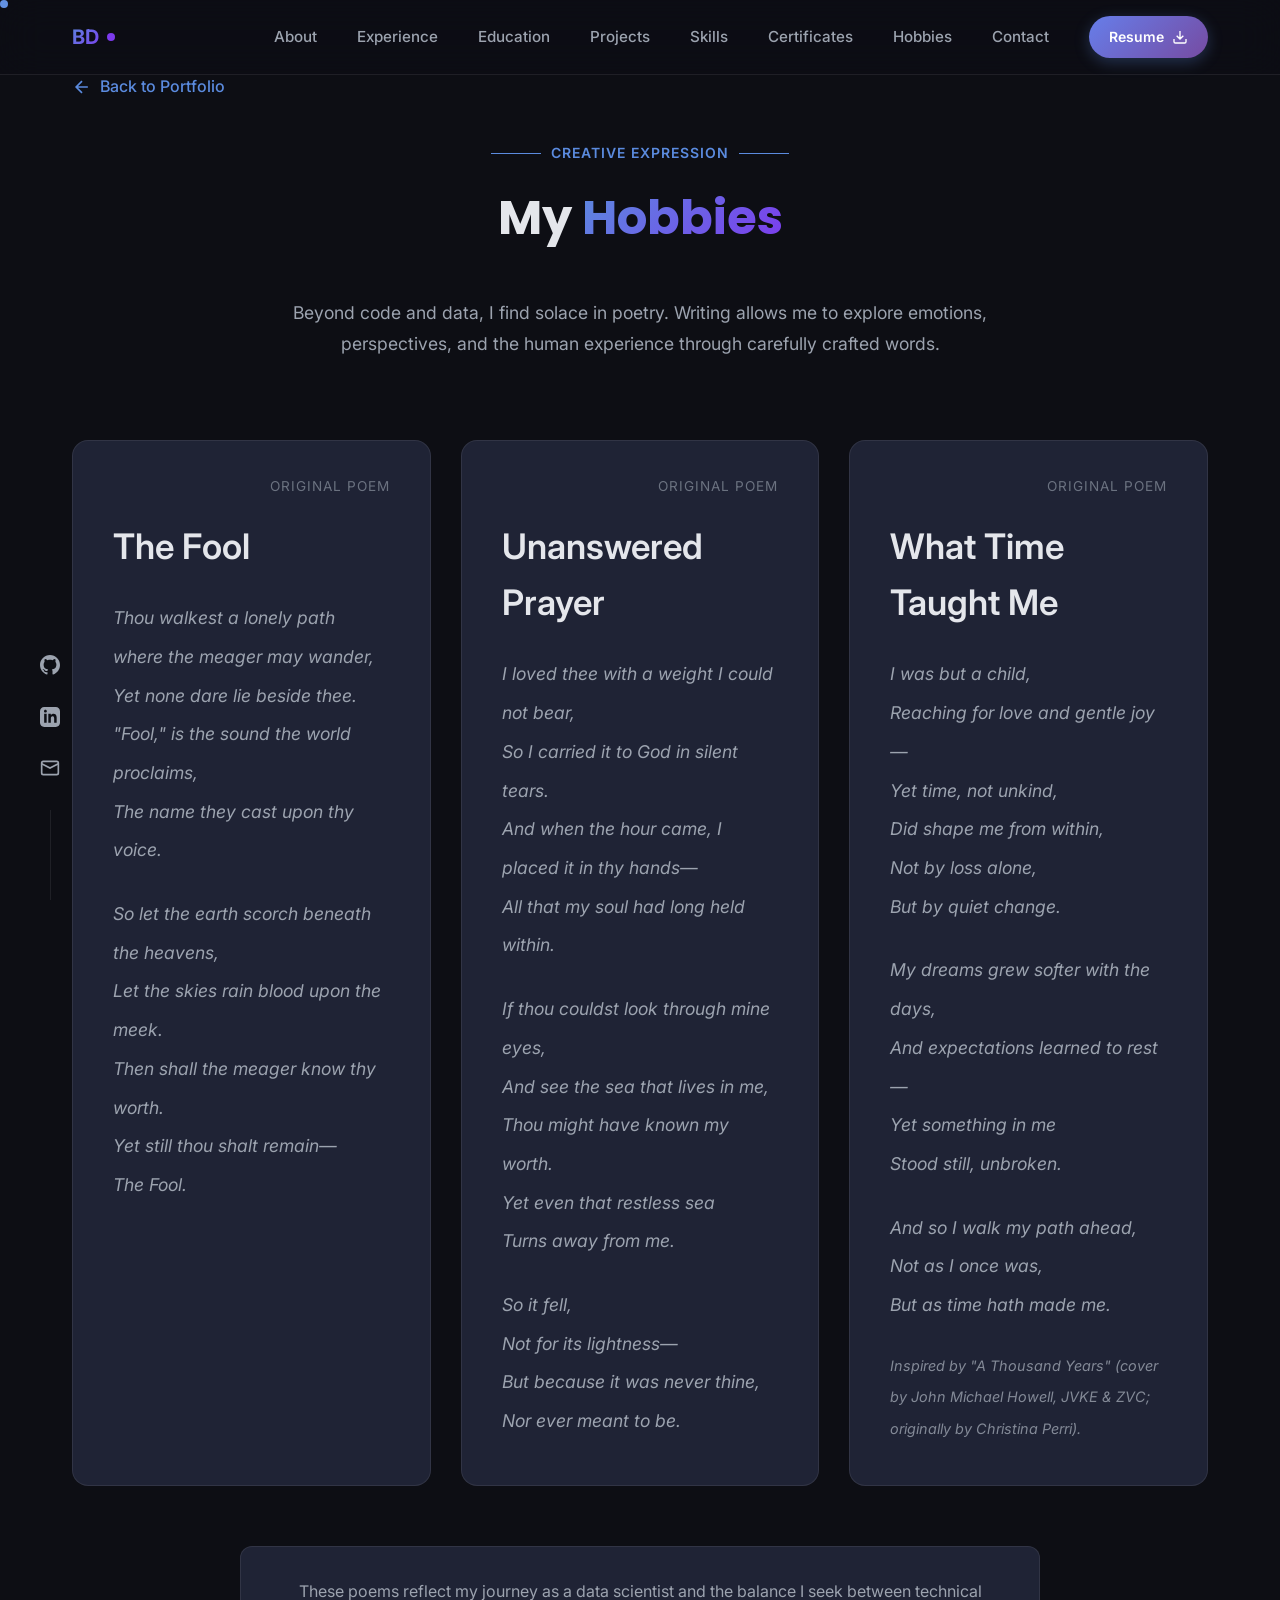
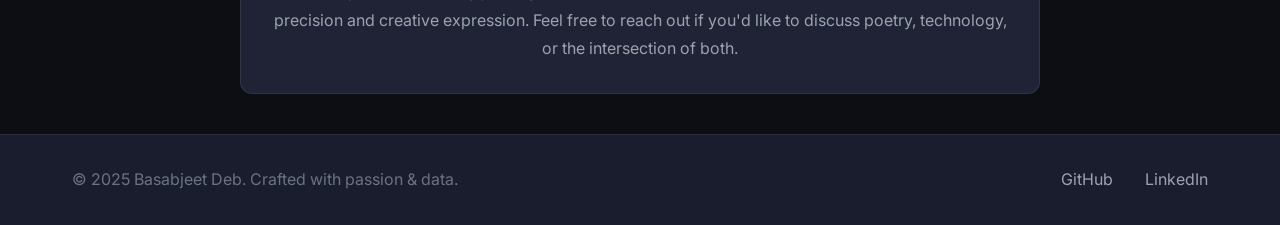
==== commit 06904123: "Add third poem and adjust background coverage with narrower borders" ====
--- a/hobbies.html
+++ b/hobbies.html
@@ -68,7 +68,7 @@
             background: var(--bg-card);
             border: 1px solid var(--border-color);
             border-radius: 16px;
-            padding: 50px 40px;
+            padding: 20px;
             transition: var(--transition-base);
             position: relative;
             overflow: hidden;
@@ -83,8 +83,8 @@
             top: 50%;
             left: 50%;
             transform: translate(-50%, -50%);
-            width: 90%;
-            height: 85%;
+            width: 95%;
+            height: 92%;
             background-image: url('https://images.unsplash.com/photo-1509266272358-7701da638078?auto=format&fit=crop&q=80&w=1000');
             background-size: cover;
             background-position: center;
@@ -92,6 +92,22 @@
             z-index: 0;
             border-radius: 8px;
             pointer-events: none;
+        }
+
+        /* Different background for second poem */
+        .poem-card:nth-child(2)::after {
+            background-image: url('https://images.unsplash.com/photo-1490730141103-6cac27aaab94?auto=format&fit=crop&q=80&w=1000');
+            opacity: 0.2;
+            width: 95%;
+            height: 92%;
+        }
+
+        /* Different background for third poem */
+        .poem-card:nth-child(3)::after {
+            background-image: url('https://images.unsplash.com/photo-1506905925346-21bda4d32df4?auto=format&fit=crop&q=80&w=1000');
+            opacity: 0.18;
+            width: 95%;
+            height: 92%;
         }
 
         .poem-card::before {
@@ -121,9 +137,10 @@
             display: flex;
             justify-content: flex-end;
             align-items: center;
-            margin-bottom: 30px;
+            margin-bottom: 20px;
             position: relative;
             z-index: 2;
+            padding: 15px 20px 0;
         }
 
         .poem-date {
@@ -136,10 +153,11 @@
         .poem-title {
             font-size: 2.2rem;
             color: var(--text-primary);
-            margin-bottom: 35px;
+            margin-bottom: 25px;
             font-weight: 600;
             position: relative;
             z-index: 2;
+            padding: 0 20px;
         }
 
         .poem-content {
@@ -148,6 +166,7 @@
             font-size: 1.1rem;
             position: relative;
             z-index: 2;
+            padding: 0 20px 20px;
         }
 
         .poem-content p {
@@ -332,6 +351,58 @@
                             The Fool.</p>
                         </div>
                     </div>
+
+                    <!-- Poem 2 -->
+                    <div class="poem-card" data-aos="fade-up" data-aos-delay="200">
+                        <div class="poem-header">
+                            <span class="poem-date">Original Poem</span>
+                        </div>
+                        <h3 class="poem-title">Unanswered Prayer</h3>
+                        <div class="poem-content">
+                            <p>I loved thee with a weight I could not bear,<br>
+                            So I carried it to God in silent tears.<br>
+                            And when the hour came, I placed it in thy hands—<br>
+                            All that my soul had long held within.</p>
+                            
+                            <p>If thou couldst look through mine eyes,<br>
+                            And see the sea that lives in me,<br>
+                            Thou might have known my worth.<br>
+                            Yet even that restless sea<br>
+                            Turns away from me.</p>
+                            
+                            <p>So it fell,<br>
+                            Not for its lightness—<br>
+                            But because it was never thine,<br>
+                            Nor ever meant to be.</p>
+                        </div>
+                    </div>
+
+                    <!-- Poem 3 -->
+                    <div class="poem-card" data-aos="fade-up" data-aos-delay="300">
+                        <div class="poem-header">
+                            <span class="poem-date">Original Poem</span>
+                        </div>
+                        <h3 class="poem-title">What Time Taught Me</h3>
+                        <div class="poem-content">
+                            <p>I was but a child,<br>
+                            Reaching for love and gentle joy—<br>
+                            Yet time, not unkind,<br>
+                            Did shape me from within,<br>
+                            Not by loss alone,<br>
+                            But by quiet change.</p>
+                            
+                            <p>My dreams grew softer with the days,<br>
+                            And expectations learned to rest—<br>
+                            Yet something in me<br>
+                            Stood still, unbroken.</p>
+                            
+                            <p>And so I walk my path ahead,<br>
+                            Not as I once was,<br>
+                            But as time hath made me.</p>
+                            
+                            <p style="font-size: 0.9rem; margin-top: 20px; opacity: 0.8;">Inspired by "A Thousand Years" (cover by John Michael Howell, JVKE & ZVC; originally by Christina Perri).</p>
+                        </div>
+                    </div>
                 </div>
 
                 <div class="hobbies-note" data-aos="fade-up" data-aos-delay="400">
